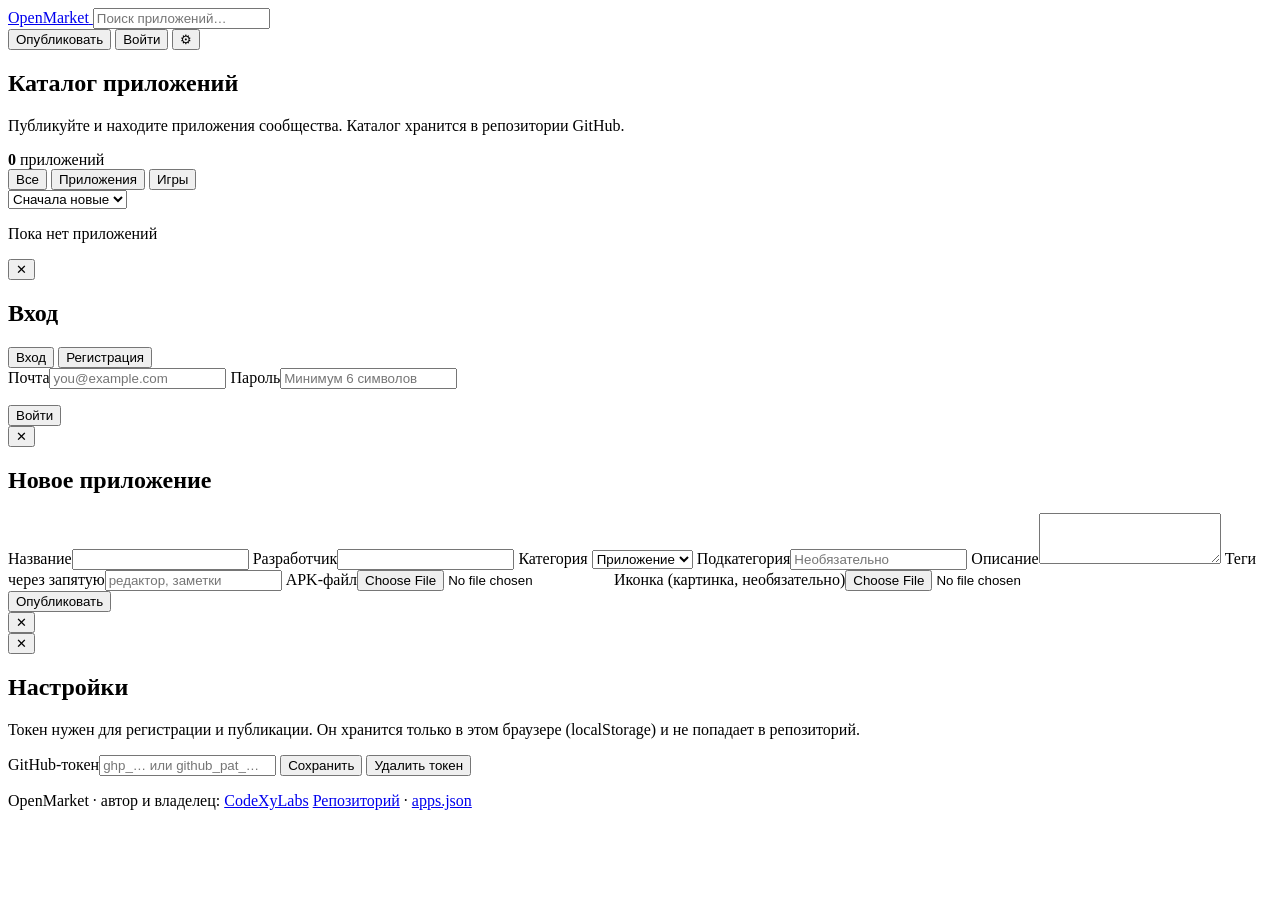
==== docs/index.html @ 672efbd3 "OpenMarket: ???? ? docs/index.html" ====
<!doctype html>
<html lang="ru">
<head>
  <meta charset="utf-8">
  <meta name="viewport" content="width=device-width, initial-scale=1">
  <title>OpenMarket — каталог приложений</title>
  <link rel="stylesheet" href="styles.css">
</head>
<body>
<header class="topbar">
  <a class="brand" href="#">
    <span class="logo"></span>
    <span>OpenMarket</span>
  </a>
  <input id="search" class="search" type="search" placeholder="Поиск приложений…" autocomplete="off">
  <div class="actions">
    <button id="btnPublish" class="btn primary">Опубликовать</button>
    <button id="btnAuth" class="btn ghost">Войти</button>
    <button id="btnSettings" class="icon-btn" title="Настройки">⚙</button>
  </div>
</header>

<main>
  <section class="hero">
    <h1>Каталог приложений</h1>
    <p class="muted">Публикуйте и находите приложения сообщества. Каталог хранится в репозитории GitHub.</p>
    <div class="stats"><strong id="statApps">0</strong> приложений</div>
  </section>

  <section class="toolbar">
    <div id="filters" class="chips">
      <button class="chip active" data-cat="all">Все</button>
      <button class="chip" data-cat="app">Приложения</button>
      <button class="chip" data-cat="game">Игры</button>
    </div>
    <select id="sort" class="select">
      <option value="new">Сначала новые</option>
      <option value="name">По названию</option>
      <option value="size">По размеру</option>
    </select>
  </section>

  <section id="grid" class="grid"></section>
  <p id="empty" class="muted center hidden">Пока нет приложений</p>
</main>

<div id="authModal" class="modal hidden">
  <div class="modal-card">
    <button class="close" data-close="authModal">✕</button>
    <h2 id="authTitle">Вход</h2>
    <div class="tabs">
      <button id="tabLogin" class="tab active">Вход</button>
      <button id="tabRegister" class="tab">Регистрация</button>
    </div>
    <form id="authForm" class="form">
      <label>Почта<input id="authEmail" type="email" required placeholder="you@example.com"></label>
      <label>Пароль<input id="authPassword" type="password" required minlength="6" placeholder="Минимум 6 символов"></label>
      <p id="authHint" class="muted small"></p>
      <button type="submit" class="btn primary wide" id="authSubmit">Войти</button>
    </form>
  </div>
</div>

<div id="publishModal" class="modal hidden">
  <div class="modal-card wide-card">
    <button class="close" data-close="publishModal">✕</button>
    <h2>Новое приложение</h2>
    <p id="publishHint" class="muted small"></p>
    <form id="publishForm" class="form grid-2">
      <label>Название<input id="appName" required maxlength="60"></label>
      <label>Разработчик<input id="appDeveloper" required maxlength="60"></label>
      <label>Категория
        <select id="appCategory">
          <option value="Приложение">Приложение</option>
          <option value="Игра">Игра</option>
        </select>
      </label>
      <label>Подкатегория<input id="appSubcategory" maxlength="40" placeholder="Необязательно"></label>
      <label class="span-2">Описание<textarea id="appDescription" rows="3" maxlength="600"></textarea></label>
      <label class="span-2">Теги через запятую<input id="appTags" placeholder="редактор, заметки"></label>
      <label class="span-2">APK-файл<input id="appApk" type="file" accept=".apk,application/vnd.android.package-archive" required></label>
      <label class="span-2">Иконка (картинка, необязательно)<input id="appIcon" type="file" accept="image/*"></label>
      <div class="span-2 progress hidden" id="publishProgress"><div class="bar" id="publishBar"></div></div>
      <button class="btn primary wide span-2" type="submit" id="publishSubmit">Опубликовать</button>
    </form>
  </div>
</div>

<div id="detailModal" class="modal hidden">
  <div class="modal-card wide-card">
    <button class="close" data-close="detailModal">✕</button>
    <div id="detailBody"></div>
  </div>
</div>

<div id="settingsModal" class="modal hidden">
  <div class="modal-card">
    <button class="close" data-close="settingsModal">✕</button>
    <h2>Настройки</h2>
    <p class="muted small">Токен нужен для регистрации и публикации. Он хранится только в этом браузере (localStorage) и не попадает в репозиторий.</p>
    <form id="settingsForm" class="form">
      <label>GitHub-токен<input id="settingsToken" type="password" placeholder="ghp_… или github_pat_…"></label>
      <button type="submit" class="btn primary wide">Сохранить</button>
      <button type="button" class="btn ghost wide" id="settingsClear">Удалить токен</button>
    </form>
    <p id="settingsStatus" class="muted small"></p>
  </div>
</div>

<footer class="footer">
  <div class="footer-inner">
    <span>OpenMarket · автор и владелец: <a href="https://github.com/CodeXyLabs" target="_blank" rel="noopener">CodeXyLabs</a></span>
    <span>
      <a href="https://github.com/CodeXyLabs/OpenMarket" target="_blank" rel="noopener">Репозиторий</a>
      · <a href="https://github.com/CodeXyLabs/OpenMarket/blob/main/apps.json" target="_blank" rel="noopener">apps.json</a>
    </span>
  </div>
</footer>

<div id="toast" class="toast hidden"></div>
<script src="app.js"></script>
</body>
</html>
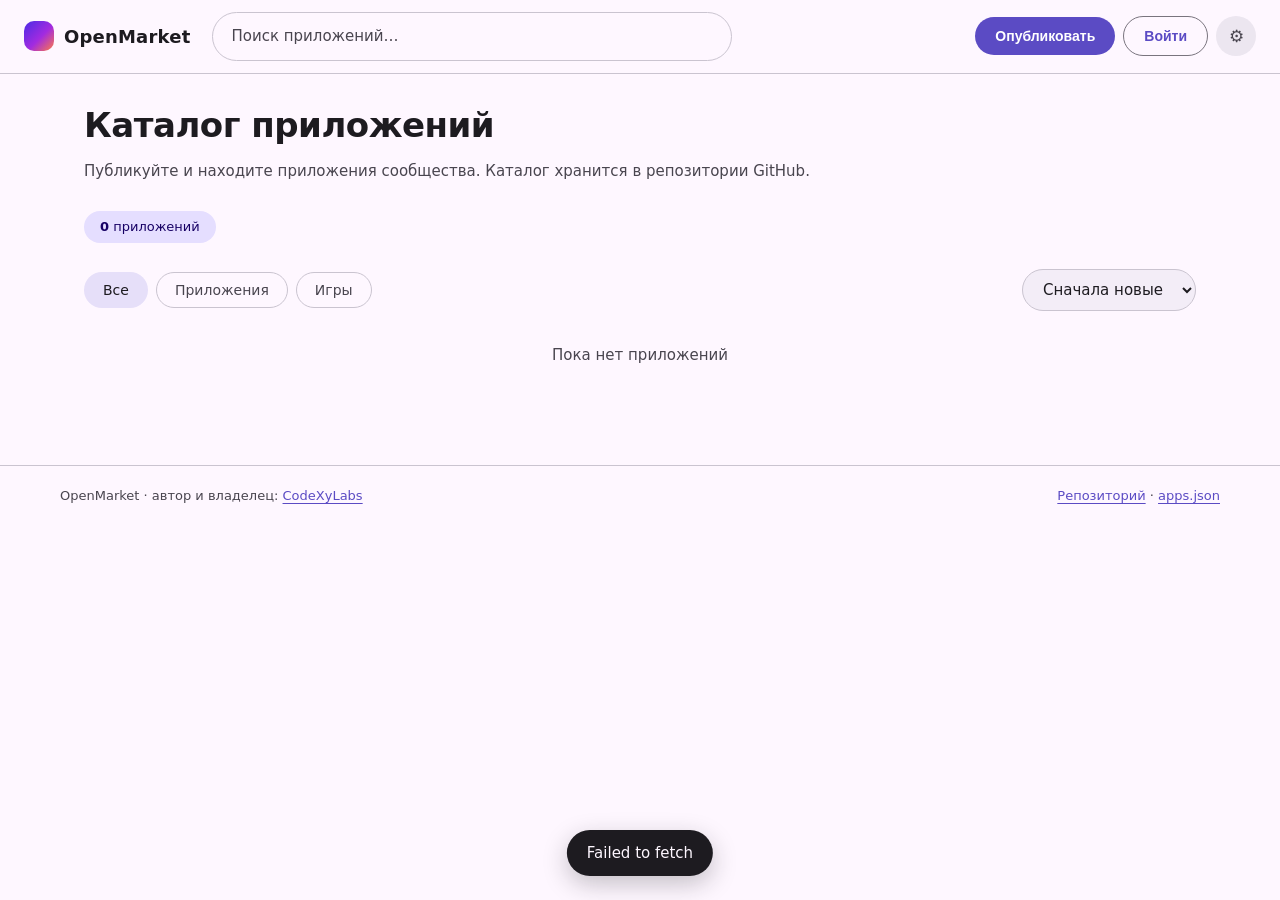
==== commit 969d8fc0: "OpenMarket: docs/index.html" ====
--- a/docs/index.html
+++ b/docs/index.html
@@ -118,6 +118,7 @@
 </footer>
 
 <div id="toast" class="toast hidden"></div>
+<script src="config.js"></script>
 <script src="app.js"></script>
 </body>
 </html>
--- a/docs/styles.css
+++ b/docs/styles.css
@@ -0,0 +1,422 @@
+:root {
+  /* Material 3 palette — same values as the app (colors.xml) */
+  --primary: #5b4bc4;
+  --on-primary: #ffffff;
+  --primary-container: #e5deff;
+  --on-primary-container: #170065;
+  --secondary-container: #e6dff9;
+  --tertiary: #9c4400;
+  --error: #b3261e;
+
+  --background: #fef7ff;
+  --on-background: #1d1b20;
+  --surface: #fef7ff;
+  --on-surface: #1d1b20;
+  --surface-variant: #e7e0ec;
+  --on-surface-variant: #49454f;
+  --surface-container-low: #f7f2fa;
+  --surface-container: #f3edf7;
+  --surface-container-high: #ece6f0;
+  --surface-container-highest: #e6e0e9;
+  --outline: #79747e;
+  --outline-variant: #cac4d0;
+
+  --brand-1: #4b2be6;
+  --brand-2: #a22be0;
+  --brand-3: #ff7a45;
+
+  --radius-card: 22px;
+  --radius-field: 12px;
+  --radius-chip: 999px;
+}
+
+* { box-sizing: border-box; }
+
+html, body {
+  margin: 0;
+  min-height: 100%;
+  background: var(--background);
+  color: var(--on-background);
+  font: 15px/1.5 "Segoe UI", Roboto, system-ui, -apple-system, sans-serif;
+}
+
+a { color: var(--primary); text-decoration: none; }
+
+/* Top app bar */
+.topbar {
+  position: sticky;
+  top: 0;
+  z-index: 20;
+  display: flex;
+  gap: 14px;
+  align-items: center;
+  padding: 12px 24px;
+  background: var(--surface);
+  border-bottom: 1px solid var(--outline-variant);
+}
+
+.brand {
+  display: flex;
+  align-items: center;
+  gap: 10px;
+  font-weight: 700;
+  font-size: 18px;
+  color: var(--on-surface);
+  letter-spacing: .2px;
+}
+
+.logo {
+  width: 30px;
+  height: 30px;
+  border-radius: 10px;
+  background: linear-gradient(135deg, var(--brand-1), var(--brand-2) 55%, var(--brand-3));
+}
+
+.search {
+  flex: 1;
+  max-width: 520px;
+  margin-left: 8px;
+  padding: 12px 18px;
+  border-radius: var(--radius-chip);
+  border: 1px solid var(--outline-variant);
+  background: var(--surface);
+  color: var(--on-surface);
+  outline: none;
+  font: inherit;
+  transition: border-color .15s, box-shadow .15s;
+}
+
+.search::placeholder { color: var(--on-surface-variant); }
+
+.search:focus {
+  border-color: var(--primary);
+  box-shadow: 0 0 0 3px rgba(91, 75, 196, .16);
+}
+
+.actions { display: flex; gap: 8px; margin-left: auto; align-items: center; }
+
+.btn {
+  border: 0;
+  border-radius: var(--radius-chip);
+  padding: 11px 20px;
+  font-weight: 600;
+  font-size: 14px;
+  cursor: pointer;
+  color: var(--on-primary);
+  background: var(--primary);
+  transition: filter .15s, background .15s;
+}
+
+.btn:hover { filter: brightness(1.05); }
+.btn:active { filter: brightness(.95); }
+.btn:disabled { opacity: .5; cursor: default; }
+
+.btn.primary { background: var(--primary); color: var(--on-primary); }
+
+.btn.ghost {
+  background: transparent;
+  border: 1px solid var(--outline);
+  color: var(--primary);
+}
+
+.btn.wide { width: 100%; }
+
+.icon-btn {
+  width: 40px;
+  height: 40px;
+  border-radius: 50%;
+  border: 0;
+  background: var(--surface-container-high);
+  color: var(--on-surface-variant);
+  cursor: pointer;
+  font-size: 17px;
+}
+
+.icon-btn:hover { background: var(--surface-container-highest); }
+
+main { max-width: 1160px; margin: 0 auto; padding: 28px 24px 40px; }
+
+.hero h1 {
+  font-size: 34px;
+  line-height: 1.15;
+  margin: 4px 0 8px;
+  letter-spacing: -.5px;
+  color: var(--on-surface);
+}
+
+.muted { color: var(--on-surface-variant); }
+.small { font-size: 13px; }
+.center { text-align: center; }
+.hidden { display: none !important; }
+
+.stats {
+  display: inline-block;
+  margin-top: 14px;
+  padding: 6px 16px;
+  border-radius: var(--radius-chip);
+  background: var(--primary-container);
+  color: var(--on-primary-container);
+  font-size: 13px;
+}
+
+.stats strong { color: inherit; }
+
+.toolbar {
+  display: flex;
+  gap: 12px;
+  align-items: center;
+  justify-content: space-between;
+  margin: 26px 0 18px;
+  flex-wrap: wrap;
+}
+
+.chips { display: flex; gap: 8px; flex-wrap: wrap; }
+
+.chip {
+  padding: 9px 18px;
+  border-radius: var(--radius-chip);
+  border: 1px solid var(--outline-variant);
+  background: transparent;
+  color: var(--on-surface-variant);
+  cursor: pointer;
+  font-size: 14px;
+  font-family: inherit;
+  transition: background .15s, color .15s, border-color .15s;
+}
+
+.chip:hover { background: var(--surface-container); }
+
+.chip.active {
+  background: var(--secondary-container);
+  color: var(--on-surface);
+  border-color: transparent;
+}
+
+.select {
+  padding: 10px 16px;
+  border-radius: var(--radius-chip);
+  background: var(--surface-container);
+  color: var(--on-surface);
+  border: 1px solid var(--outline-variant);
+  outline: none;
+  font: inherit;
+}
+
+/* Catalog */
+.grid {
+  display: grid;
+  grid-template-columns: repeat(auto-fill, minmax(290px, 1fr));
+  gap: 12px;
+}
+
+.card {
+  background: var(--surface-container);
+  border: 0;
+  border-radius: var(--radius-card);
+  padding: 14px;
+  display: flex;
+  gap: 14px;
+  cursor: pointer;
+  transition: transform .14s, background .14s;
+}
+
+.card:hover {
+  transform: translateY(-2px);
+  background: var(--surface-container-high);
+}
+
+.app-icon {
+  width: 56px;
+  height: 56px;
+  flex: 0 0 56px;
+  border-radius: 16px;
+  object-fit: cover;
+  background: linear-gradient(135deg, var(--brand-1), var(--brand-2));
+  display: flex;
+  align-items: center;
+  justify-content: center;
+  font-weight: 700;
+  font-size: 24px;
+  color: #fff;
+}
+
+.card-body { min-width: 0; }
+
+.card-title {
+  font-weight: 650;
+  font-size: 16px;
+  color: var(--on-surface);
+  white-space: nowrap;
+  overflow: hidden;
+  text-overflow: ellipsis;
+}
+
+.card-sub { color: var(--on-surface-variant); font-size: 13px; margin-top: 2px; }
+.card-meta { display: flex; gap: 6px; align-items: center; margin-top: 10px; flex-wrap: wrap; }
+
+.badge {
+  padding: 3px 10px;
+  border-radius: var(--radius-chip);
+  background: var(--surface-container-highest);
+  color: var(--on-surface-variant);
+  font-size: 12px;
+}
+
+.badge.green { background: #d8f3e6; color: #146c43; }
+
+/* Dialogs */
+.modal {
+  position: fixed;
+  inset: 0;
+  z-index: 50;
+  display: flex;
+  align-items: center;
+  justify-content: center;
+  padding: 20px;
+  background: rgba(29, 27, 32, .4);
+}
+
+.modal-card {
+  position: relative;
+  width: 100%;
+  max-width: 460px;
+  max-height: 88vh;
+  overflow: auto;
+  background: var(--surface-container-low);
+  border-radius: 28px;
+  padding: 24px;
+  box-shadow: 0 12px 32px rgba(29, 27, 32, .18);
+}
+
+.wide-card { max-width: 720px; }
+
+.modal-card h2 { margin: 0 0 4px; font-size: 22px; color: var(--on-surface); }
+
+.close {
+  position: absolute;
+  top: 14px;
+  right: 14px;
+  width: 34px;
+  height: 34px;
+  border-radius: 50%;
+  border: 0;
+  background: transparent;
+  color: var(--on-surface-variant);
+  cursor: pointer;
+  font-size: 16px;
+}
+
+.close:hover { background: var(--surface-container-highest); }
+
+.tabs { display: flex; gap: 6px; margin: 14px 0 18px; }
+
+.tab {
+  flex: 1;
+  padding: 10px;
+  border-radius: var(--radius-chip);
+  border: 1px solid var(--outline-variant);
+  background: transparent;
+  color: var(--on-surface-variant);
+  cursor: pointer;
+  font-weight: 600;
+  font-family: inherit;
+}
+
+.tab.active {
+  background: var(--primary-container);
+  color: var(--on-primary-container);
+  border-color: transparent;
+}
+
+.form { display: grid; gap: 14px; }
+
+.form label {
+  display: grid;
+  gap: 6px;
+  font-size: 13px;
+  color: var(--on-surface-variant);
+}
+
+.form input, .form textarea, .form select {
+  width: 100%;
+  padding: 13px 16px;
+  border-radius: var(--radius-field);
+  border: 1px solid var(--outline-variant);
+  background: var(--surface);
+  color: var(--on-surface);
+  outline: none;
+  font: inherit;
+}
+
+.form input:focus, .form textarea:focus, .form select:focus {
+  border-color: var(--primary);
+  box-shadow: 0 0 0 3px rgba(91, 75, 196, .16);
+}
+
+.form input[type="file"] { padding: 10px; }
+
+.grid-2 { grid-template-columns: 1fr 1fr; }
+.span-2 { grid-column: span 2; }
+
+.progress { height: 8px; border-radius: var(--radius-chip); background: var(--surface-container-highest); overflow: hidden; }
+
+.bar { height: 100%; width: 0; background: var(--primary); transition: width .2s; }
+
+.toast {
+  position: fixed;
+  left: 50%;
+  bottom: 24px;
+  transform: translateX(-50%);
+  background: var(--on-surface);
+  color: var(--surface);
+  padding: 12px 20px;
+  border-radius: var(--radius-chip);
+  z-index: 80;
+  box-shadow: 0 8px 24px rgba(29, 27, 32, .25);
+}
+
+.detail-head { display: flex; gap: 16px; align-items: center; }
+
+.detail-head .app-icon {
+  width: 72px;
+  height: 72px;
+  flex-basis: 72px;
+  font-size: 30px;
+  border-radius: 20px;
+}
+
+.detail-title { font-size: 22px; font-weight: 700; color: var(--on-surface); }
+
+.detail-actions { display: flex; gap: 10px; margin-top: 18px; flex-wrap: wrap; align-items: center; }
+
+.footer {
+  margin-top: 44px;
+  border-top: 1px solid var(--outline-variant);
+  padding: 20px 24px 32px;
+}
+
+.footer-inner {
+  max-width: 1160px;
+  margin: 0 auto;
+  display: flex;
+  gap: 16px;
+  justify-content: space-between;
+  flex-wrap: wrap;
+  color: var(--on-surface-variant);
+  font-size: 13px;
+}
+
+.footer a {
+  color: var(--primary);
+  text-decoration: underline;
+  text-underline-offset: 3px;
+}
+
+@media (max-width: 720px) {
+  .topbar { flex-wrap: wrap; padding: 12px 16px; }
+  .search { order: 3; flex-basis: 100%; margin: 0; max-width: none; }
+  .grid-2 { grid-template-columns: 1fr; }
+  .span-2 { grid-column: span 1; }
+  .hero h1 { font-size: 26px; }
+  main { padding: 20px 16px 32px; }
+}
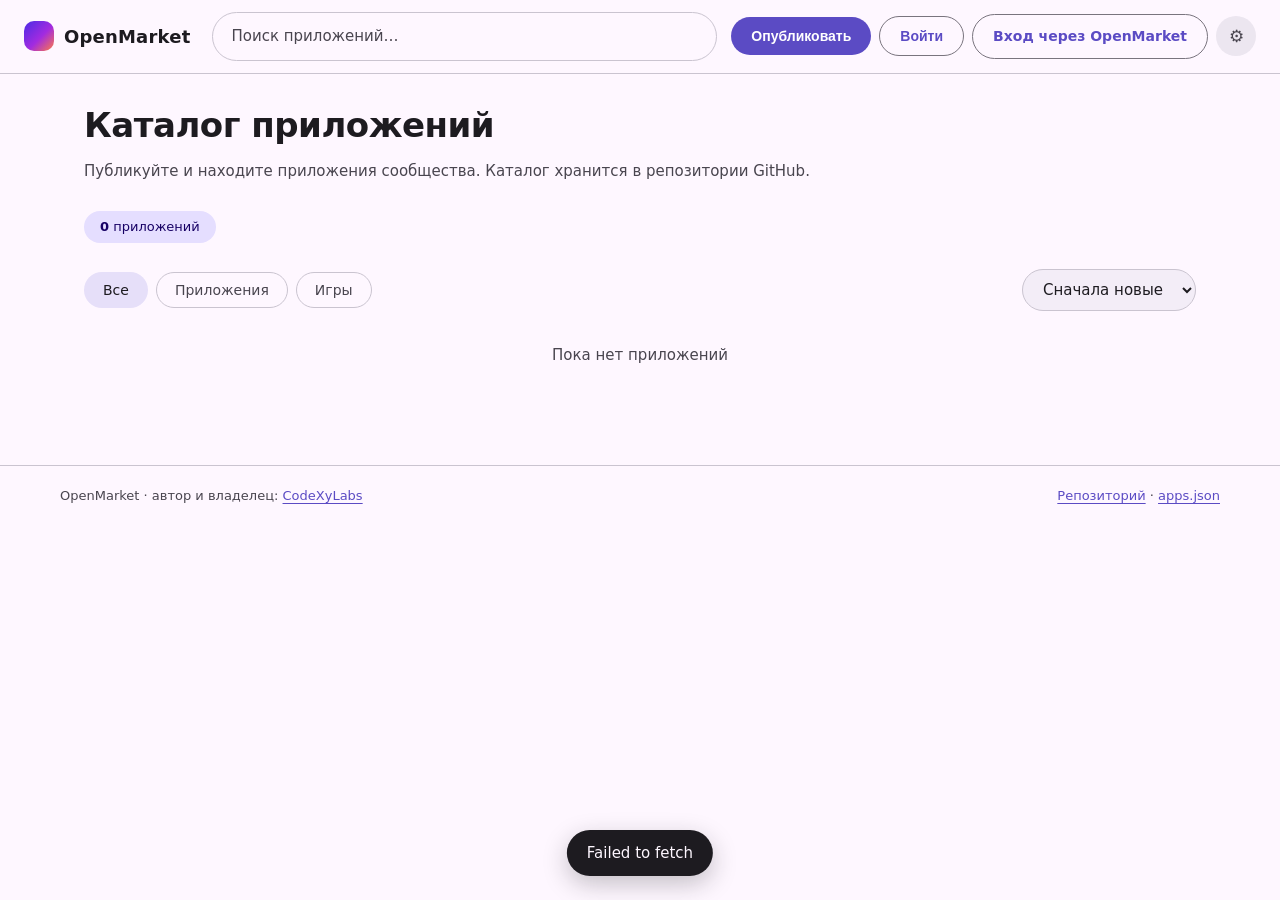
==== commit 9416de90: "feat: ссылка на вход через OpenMarket" ====
--- a/docs/index.html
+++ b/docs/index.html
@@ -16,6 +16,7 @@
   <div class="actions">
     <button id="btnPublish" class="btn primary">Опубликовать</button>
     <button id="btnAuth" class="btn ghost">Войти</button>
+    <a class="btn ghost" href="auth-demo.html">Вход через OpenMarket</a>
     <button id="btnSettings" class="icon-btn" title="Настройки">⚙</button>
   </div>
 </header>
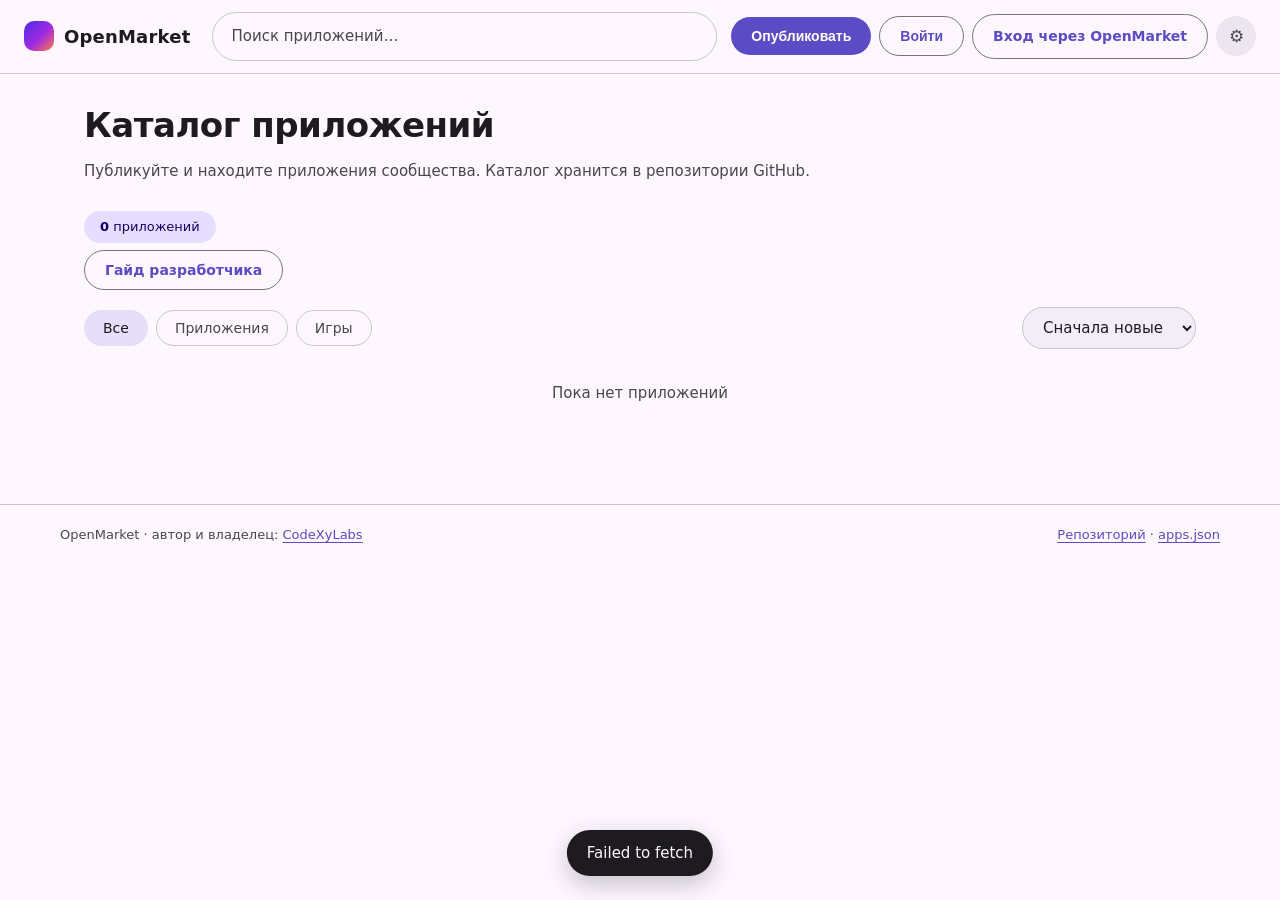
==== commit f0eb3056: "feat: ссылки на гайд разработчика" ====
--- a/docs/index.html
+++ b/docs/index.html
@@ -26,6 +26,7 @@
     <h1>Каталог приложений</h1>
     <p class="muted">Публикуйте и находите приложения сообщества. Каталог хранится в репозитории GitHub.</p>
     <div class="stats"><strong id="statApps">0</strong> приложений</div>
+    <div style="margin-top:16px"><a class="btn ghost" href="guide.html">Гайд разработчика</a></div>
   </section>
 
   <section class="toolbar">
@@ -67,6 +68,7 @@
     <button class="close" data-close="publishModal">✕</button>
     <h2>Новое приложение</h2>
     <p id="publishHint" class="muted small"></p>
+    <p class="muted small">Как заполнить карточку и не потерять подпись — <a href="guide.html">гайд разработчика</a>.</p>
     <form id="publishForm" class="form grid-2">
       <label>Название<input id="appName" required maxlength="60"></label>
       <label>Разработчик<input id="appDeveloper" required maxlength="60"></label>
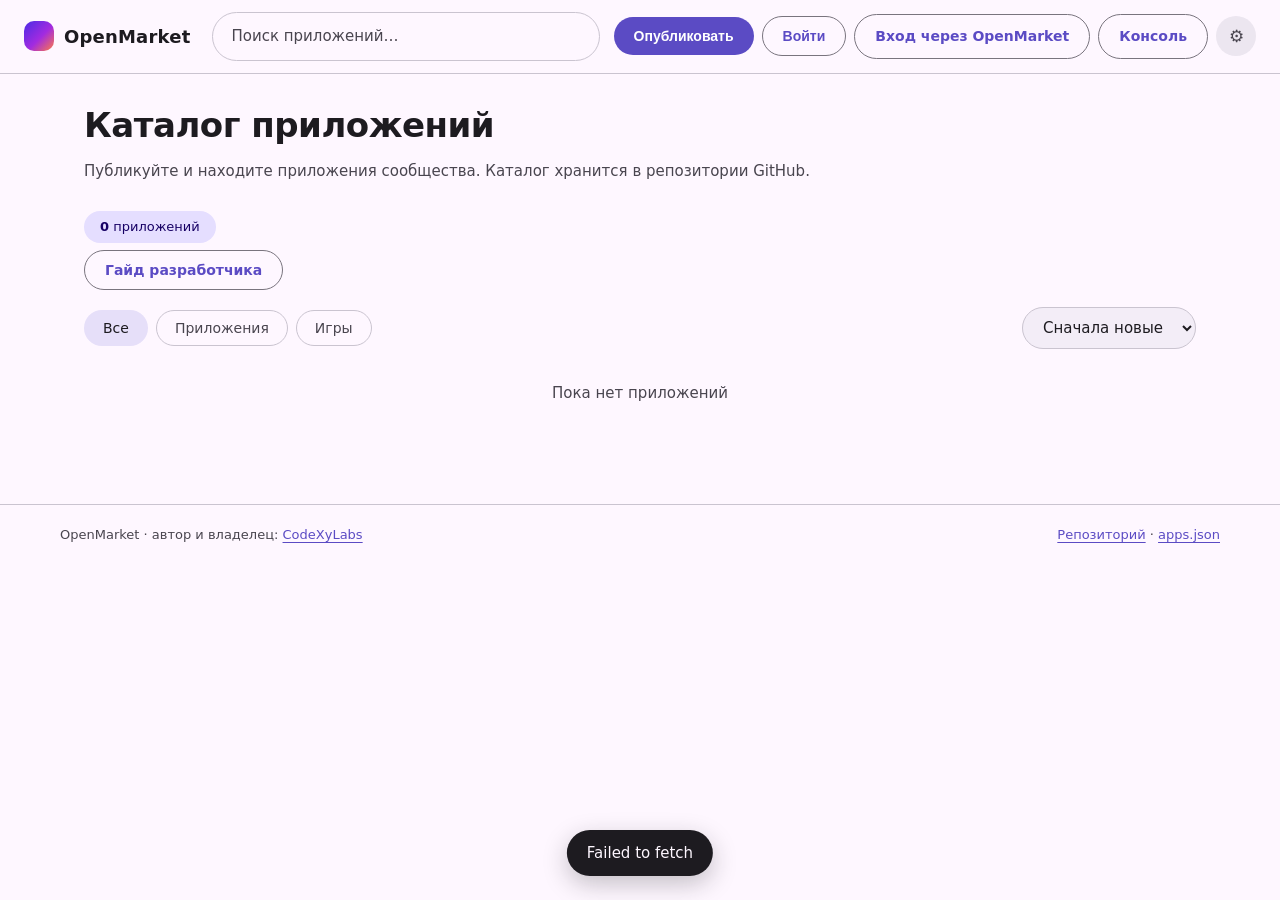
==== commit f356317c: "feat: ссылка на консоль" ====
--- a/docs/index.html
+++ b/docs/index.html
@@ -17,6 +17,7 @@
     <button id="btnPublish" class="btn primary">Опубликовать</button>
     <button id="btnAuth" class="btn ghost">Войти</button>
     <a class="btn ghost" href="auth-demo.html">Вход через OpenMarket</a>
+    <a class="btn ghost" href="console.html">Консоль</a>
     <button id="btnSettings" class="icon-btn" title="Настройки">⚙</button>
   </div>
 </header>
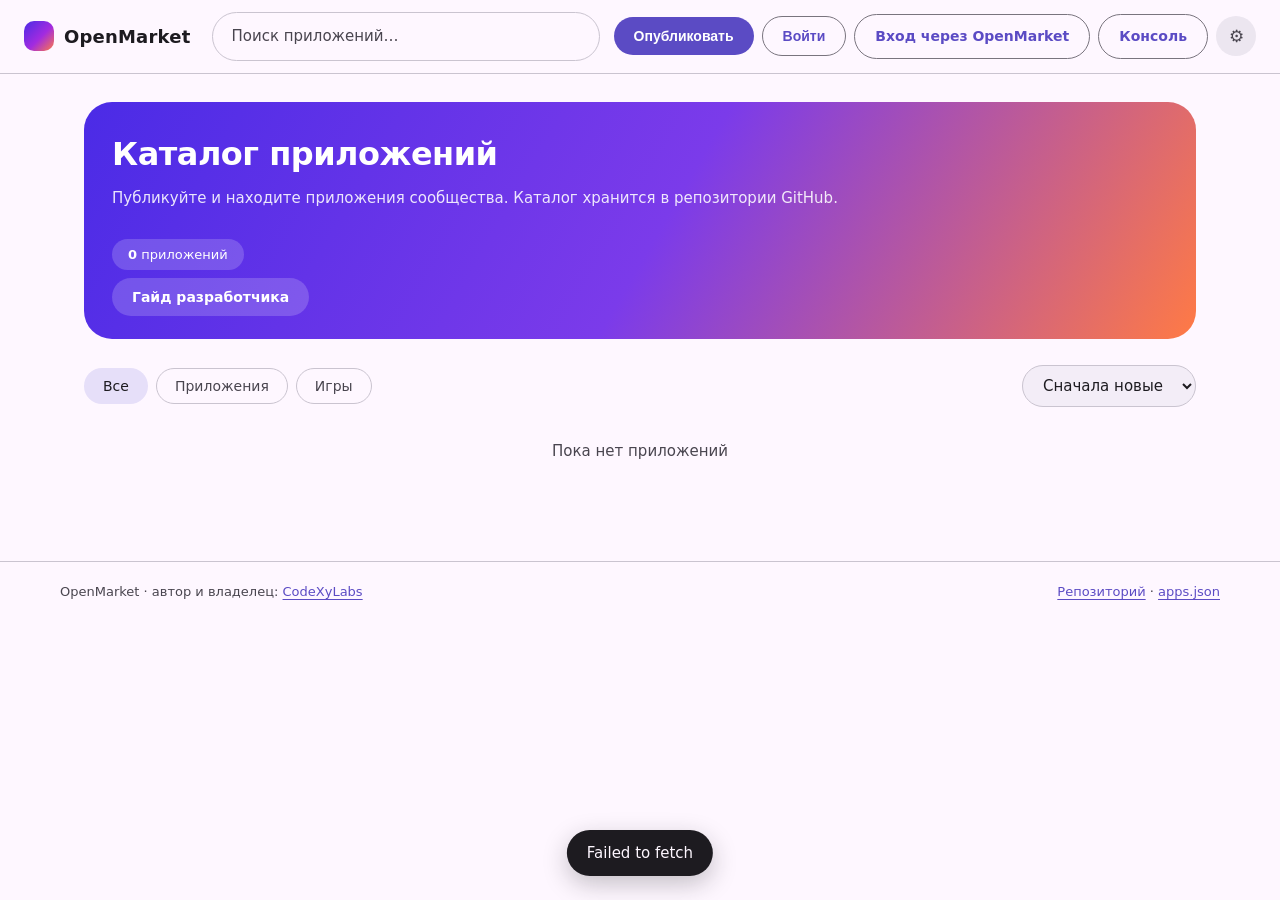
==== commit 57bf2339: "feat: подборки на главной" ====
--- a/docs/index.html
+++ b/docs/index.html
@@ -41,6 +41,13 @@
       <option value="name">По названию</option>
       <option value="size">По размеру</option>
     </select>
+  </section>
+
+  <section class="picks hidden" id="picks">
+    <div class="picks-head"><h2>Рекомендуем</h2><span class="muted small">Высокие оценки сообщества</span></div>
+    <div class="grid" id="pickTop"></div>
+    <div class="picks-head"><h2>Новинки</h2><span class="muted small">Недавно опубликованные</span></div>
+    <div class="grid" id="pickNew"></div>
   </section>
 
   <section id="grid" class="grid"></section>
--- a/docs/styles.css
+++ b/docs/styles.css
@@ -420,3 +420,21 @@
   .hero h1 { font-size: 26px; }
   main { padding: 20px 16px 32px; }
 }
+
+/* RuStore-like hero banner and catalog cards */
+.hero {
+  position: relative;
+  padding: 30px 28px;
+  border-radius: 28px;
+  background: linear-gradient(120deg, #4B2BE6 0%, #7B3BEA 52%, #FF7A45 100%);
+  color: #fff;
+  overflow: hidden;
+}
+.hero h1 { color: #fff; font-size: 32px; }
+.hero .muted { color: rgba(255, 255, 255, .88); }
+.hero .stats { background: rgba(255, 255, 255, .18); color: #fff; }
+.hero .btn.ghost { background: rgba(255, 255, 255, .18); color: #fff; border: 0; }
+.hero .btn.ghost:hover { background: rgba(255, 255, 255, .3); }
+.grid { gap: 14px; }
+.card { border-radius: 22px; padding: 16px; box-shadow: 0 6px 18px rgba(30, 20, 70, .06); }
+.card:hover { box-shadow: 0 14px 30px rgba(30, 20, 70, .12); transform: translateY(-3px); }
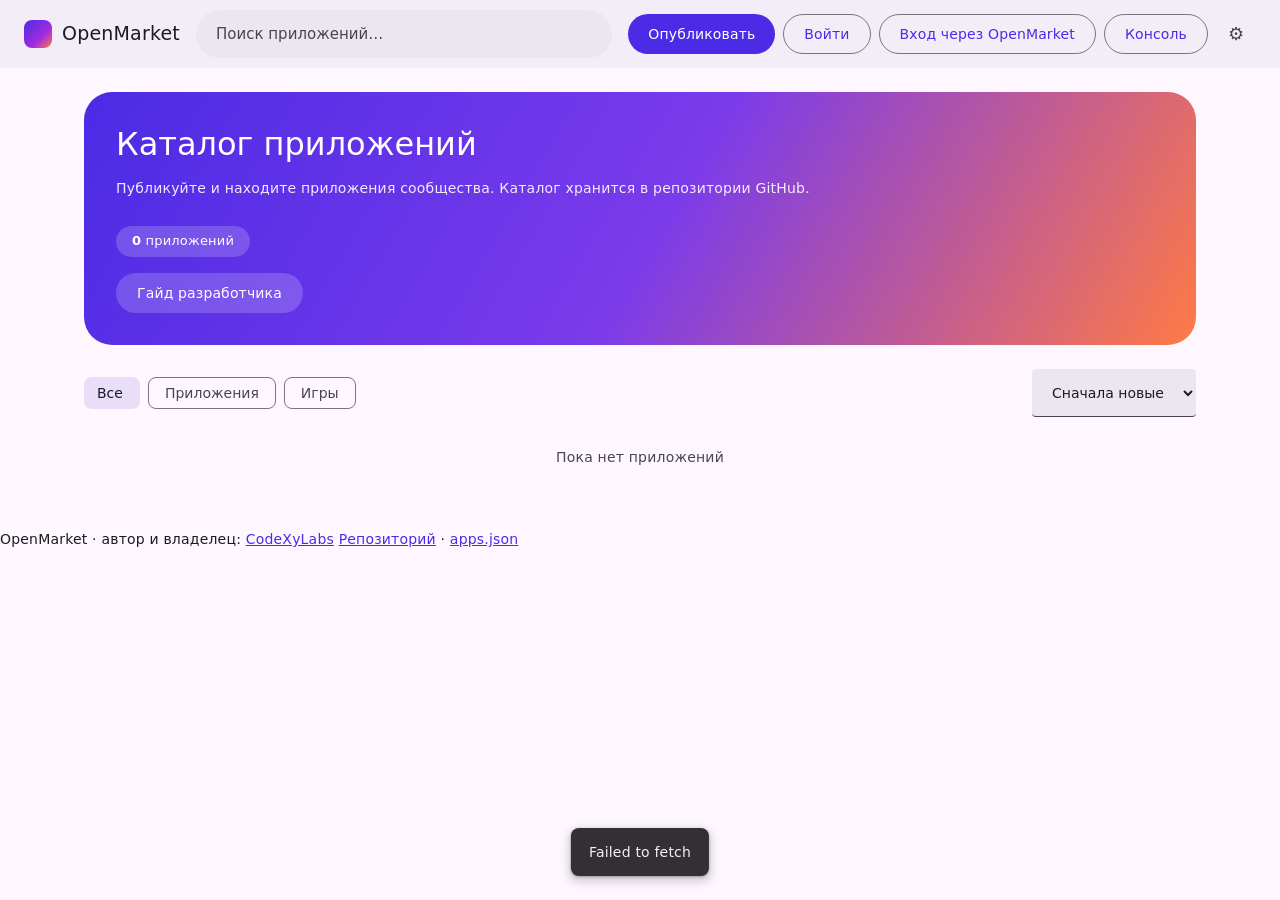
==== commit 06b3709d: "chore: meta, og, favicon" ====
--- a/docs/index.html
+++ b/docs/index.html
@@ -5,7 +5,15 @@
   <meta name="viewport" content="width=device-width, initial-scale=1">
   <title>OpenMarket — каталог приложений</title>
   <link rel="stylesheet" href="styles.css">
-</head>
+  <meta name="description" content="OpenMarket — открытый каталог Android-приложений и игр: публикация, отзывы, проверка APK и консоль разработчика.">
+  <meta name="theme-color" content="#4B2BE6">
+  <meta property="og:type" content="website">
+  <meta property="og:site_name" content="OpenMarket">
+  <meta property="og:title" content="OpenMarket — каталог приложений">
+  <meta property="og:description" content="Открытый каталог Android-приложений и игр с отзывами, проверкой APK и консолью разработчика.">
+  <meta property="og:image" content="favicon.svg">
+  <link rel="icon" href="favicon.svg" type="image/svg+xml">
+  <link rel="apple-touch-icon" href="favicon.svg"></head>
 <body>
 <header class="topbar">
   <a class="brand" href="#">
--- a/docs/styles.css
+++ b/docs/styles.css
@@ -1,208 +1,308 @@
+/* OpenMarket — Material 3 design system (web) */
+
 :root {
-  /* Material 3 palette — same values as the app (colors.xml) */
-  --primary: #5b4bc4;
-  --on-primary: #ffffff;
-  --primary-container: #e5deff;
-  --on-primary-container: #170065;
-  --secondary-container: #e6dff9;
-  --tertiary: #9c4400;
-  --error: #b3261e;
-
-  --background: #fef7ff;
-  --on-background: #1d1b20;
-  --surface: #fef7ff;
-  --on-surface: #1d1b20;
-  --surface-variant: #e7e0ec;
-  --on-surface-variant: #49454f;
-  --surface-container-low: #f7f2fa;
-  --surface-container: #f3edf7;
-  --surface-container-high: #ece6f0;
-  --surface-container-highest: #e6e0e9;
-  --outline: #79747e;
-  --outline-variant: #cac4d0;
-
-  --brand-1: #4b2be6;
-  --brand-2: #a22be0;
-  --brand-3: #ff7a45;
-
-  --radius-card: 22px;
-  --radius-field: 12px;
-  --radius-chip: 999px;
+  color-scheme: light;
+
+  --md-primary: #4B2BE6;
+  --md-on-primary: #FFFFFF;
+  --md-primary-container: #E5DEFF;
+  --md-on-primary-container: #17005E;
+  --md-secondary-container: #E8DEF8;
+  --md-on-secondary-container: #1D192B;
+
+  --md-surface: #FEF7FF;
+  --md-surface-container-low: #F7F2FA;
+  --md-surface-container: #F3EDF7;
+  --md-surface-container-high: #ECE6F0;
+  --md-surface-container-highest: #E6E0E9;
+  --md-surface-variant: #E7E0EC;
+  --md-on-surface: #1D1B20;
+  --md-on-surface-variant: #49454F;
+  --md-inverse-surface: #322F35;
+  --md-inverse-on-surface: #F5EFF7;
+  --md-outline: #79747E;
+  --md-outline-variant: #CAC4D0;
+  --md-error: #B3261E;
+  --md-error-container: #F9DEDC;
+  --md-on-error-container: #410E0B;
+  --md-success-container: #D7F5DF;
+  --md-on-success-container: #0B4A1F;
+
+  --md-elevation-1: 0 1px 2px rgba(0, 0, 0, .3), 0 1px 3px 1px rgba(0, 0, 0, .15);
+  --md-elevation-2: 0 1px 2px rgba(0, 0, 0, .3), 0 2px 6px 2px rgba(0, 0, 0, .15);
+  --md-elevation-3: 0 4px 8px 3px rgba(0, 0, 0, .15), 0 1px 3px rgba(0, 0, 0, .3);
+
+  --md-shape-xs: 4px;
+  --md-shape-sm: 8px;
+  --md-shape-md: 12px;
+  --md-shape-lg: 16px;
+  --md-shape-xl: 28px;
+  --md-shape-full: 999px;
+
+  --radius-chip: var(--md-shape-sm);
+  --radius-card: var(--md-shape-lg);
+  --brand-1: #4B2BE6;
+  --brand-2: #A22BE0;
+  --brand-3: #FF7A45;
+}
+
+@media (prefers-color-scheme: dark) {
+  :root {
+    color-scheme: dark;
+    --md-primary: #CBBEFF;
+    --md-on-primary: #2C0A80;
+    --md-primary-container: #3F2A9E;
+    --md-on-primary-container: #E7DEFF;
+    --md-secondary-container: #4A4458;
+    --md-on-secondary-container: #E8DEF8;
+    --md-surface: #141218;
+    --md-surface-container-low: #1D1B20;
+    --md-surface-container: #211F26;
+    --md-surface-container-high: #2B2930;
+    --md-surface-container-highest: #36343B;
+    --md-surface-variant: #49454F;
+    --md-on-surface: #E6E0E9;
+    --md-on-surface-variant: #CAC4D0;
+    --md-inverse-surface: #E6E0E9;
+    --md-inverse-on-surface: #322F35;
+    --md-outline: #938F99;
+    --md-outline-variant: #49454F;
+    --md-error: #F2B8B5;
+    --md-error-container: #8C1D18;
+    --md-on-error-container: #F9DEDC;
+    --md-success-container: #1F3D28;
+    --md-on-success-container: #B7F0C4;
+  }
 }
 
 * { box-sizing: border-box; }
 
-html, body {
+html { -webkit-text-size-adjust: 100%; }
+
+body {
   margin: 0;
-  min-height: 100%;
-  background: var(--background);
-  color: var(--on-background);
-  font: 15px/1.5 "Segoe UI", Roboto, system-ui, -apple-system, sans-serif;
-}
-
-a { color: var(--primary); text-decoration: none; }
-
-/* Top app bar */
+  background: var(--md-surface);
+  color: var(--md-on-surface);
+  font-family: "Roboto", system-ui, -apple-system, "Segoe UI", sans-serif;
+  font-size: 14px;
+  line-height: 1.45;
+  letter-spacing: .014em;
+  -webkit-font-smoothing: antialiased;
+}
+
+h1, h2, h3, h4 { font-weight: 500; margin: 0; }
+h1 { font-size: 28px; line-height: 36px; letter-spacing: 0; }
+h2 { font-size: 22px; line-height: 28px; }
+h3 { font-size: 16px; line-height: 24px; letter-spacing: .009em; }
+
+a { color: var(--md-primary); }
+
+:focus-visible { outline: 3px solid var(--md-primary); outline-offset: 2px; border-radius: var(--md-shape-sm); }
+
+/* ---------- top app bar ---------- */
+
 .topbar {
   position: sticky;
   top: 0;
-  z-index: 20;
+  z-index: 40;
   display: flex;
-  gap: 14px;
-  align-items: center;
-  padding: 12px 24px;
-  background: var(--surface);
-  border-bottom: 1px solid var(--outline-variant);
+  align-items: center;
+  gap: 16px;
+  padding: 10px 24px;
+  min-height: 64px;
+  background: var(--md-surface-container);
+  color: var(--md-on-surface);
+  flex-wrap: wrap;
 }
 
 .brand {
-  display: flex;
+  display: inline-flex;
   align-items: center;
   gap: 10px;
-  font-weight: 700;
-  font-size: 18px;
-  color: var(--on-surface);
-  letter-spacing: .2px;
+  font-size: 19px;
+  font-weight: 500;
+  color: var(--md-on-surface);
+  text-decoration: none;
+  white-space: nowrap;
 }
 
 .logo {
-  width: 30px;
-  height: 30px;
-  border-radius: 10px;
-  background: linear-gradient(135deg, var(--brand-1), var(--brand-2) 55%, var(--brand-3));
+  width: 28px;
+  height: 28px;
+  border-radius: var(--md-shape-sm);
+  background: linear-gradient(135deg, var(--brand-1), var(--brand-2) 62%, var(--brand-3));
 }
 
 .search {
-  flex: 1;
-  max-width: 520px;
-  margin-left: 8px;
-  padding: 12px 18px;
-  border-radius: var(--radius-chip);
-  border: 1px solid var(--outline-variant);
-  background: var(--surface);
-  color: var(--on-surface);
-  outline: none;
+  flex: 1 1 240px;
+  min-width: 180px;
+  height: 48px;
+  padding: 0 20px;
+  border: 0;
+  border-radius: var(--md-shape-full);
+  background: var(--md-surface-container-high);
+  color: var(--md-on-surface);
   font: inherit;
-  transition: border-color .15s, box-shadow .15s;
-}
-
-.search::placeholder { color: var(--on-surface-variant); }
-
-.search:focus {
-  border-color: var(--primary);
-  box-shadow: 0 0 0 3px rgba(91, 75, 196, .16);
-}
-
-.actions { display: flex; gap: 8px; margin-left: auto; align-items: center; }
+  font-size: 15px;
+}
+
+.search::placeholder { color: var(--md-on-surface-variant); }
+
+.search:focus-visible { outline: 2px solid var(--md-primary); outline-offset: 0; }
+
+.actions { display: flex; gap: 8px; align-items: center; flex-wrap: wrap; margin-left: auto; }
+
+/* ---------- buttons ---------- */
 
 .btn {
-  border: 0;
-  border-radius: var(--radius-chip);
-  padding: 11px 20px;
-  font-weight: 600;
+  display: inline-flex;
+  align-items: center;
+  justify-content: center;
+  gap: 8px;
+  min-height: 40px;
+  padding: 0 20px;
+  border: 0;
+  border-radius: var(--md-shape-full);
+  background: transparent;
+  color: var(--md-primary);
+  font: inherit;
   font-size: 14px;
+  font-weight: 500;
+  letter-spacing: .01em;
+  text-decoration: none;
   cursor: pointer;
-  color: var(--on-primary);
-  background: var(--primary);
-  transition: filter .15s, background .15s;
-}
-
-.btn:hover { filter: brightness(1.05); }
-.btn:active { filter: brightness(.95); }
-.btn:disabled { opacity: .5; cursor: default; }
-
-.btn.primary { background: var(--primary); color: var(--on-primary); }
+  white-space: nowrap;
+  transition: background .15s, box-shadow .15s;
+}
+
+.btn:hover { background: color-mix(in srgb, var(--md-primary) 10%, transparent); }
+
+.btn.primary {
+  background: var(--md-primary);
+  color: var(--md-on-primary);
+}
+
+.btn.primary:hover { box-shadow: var(--md-elevation-1); background: color-mix(in srgb, var(--md-primary) 92%, #fff); }
 
 .btn.ghost {
+  border: 1px solid var(--md-outline);
+  color: var(--md-primary);
   background: transparent;
-  border: 1px solid var(--outline);
-  color: var(--primary);
-}
+}
+
+.btn.ghost:hover { background: color-mix(in srgb, var(--md-primary) 8%, transparent); }
 
 .btn.wide { width: 100%; }
+
+.btn[disabled] { opacity: .38; cursor: default; box-shadow: none; }
 
 .icon-btn {
   width: 40px;
   height: 40px;
-  border-radius: 50%;
-  border: 0;
-  background: var(--surface-container-high);
-  color: var(--on-surface-variant);
+  display: inline-flex;
+  align-items: center;
+  justify-content: center;
+  border: 0;
+  border-radius: var(--md-shape-full);
+  background: transparent;
+  color: var(--md-on-surface-variant);
+  font-size: 18px;
   cursor: pointer;
-  font-size: 17px;
-}
-
-.icon-btn:hover { background: var(--surface-container-highest); }
-
-main { max-width: 1160px; margin: 0 auto; padding: 28px 24px 40px; }
-
-.hero h1 {
-  font-size: 34px;
-  line-height: 1.15;
-  margin: 4px 0 8px;
-  letter-spacing: -.5px;
-  color: var(--on-surface);
-}
-
-.muted { color: var(--on-surface-variant); }
-.small { font-size: 13px; }
+}
+
+.icon-btn:hover { background: color-mix(in srgb, var(--md-on-surface) 8%, transparent); }
+
+/* ---------- layout ---------- */
+
+main { max-width: 1160px; margin: 0 auto; padding: 24px 24px 48px; }
+
+.muted { color: var(--md-on-surface-variant); }
+.small { font-size: 12.5px; }
 .center { text-align: center; }
 .hidden { display: none !important; }
+
+/* ---------- hero banner ---------- */
+
+.hero {
+  position: relative;
+  padding: 32px;
+  border-radius: var(--md-shape-xl);
+  background: linear-gradient(120deg, var(--brand-1) 0%, #7B3BEA 52%, var(--brand-3) 100%);
+  color: #fff;
+  overflow: hidden;
+}
+
+.hero h1 { color: #fff; font-size: 32px; line-height: 40px; }
+.hero .muted { color: rgba(255, 255, 255, .9); }
+.hero .stats { background: rgba(255, 255, 255, .18); color: #fff; }
+.hero .btn.ghost { background: rgba(255, 255, 255, .18); color: #fff; border-color: transparent; }
+.hero .btn.ghost:hover { background: rgba(255, 255, 255, .3); }
 
 .stats {
   display: inline-block;
   margin-top: 14px;
   padding: 6px 16px;
-  border-radius: var(--radius-chip);
-  background: var(--primary-container);
-  color: var(--on-primary-container);
+  border-radius: var(--md-shape-full);
+  background: var(--md-primary-container);
+  color: var(--md-on-primary-container);
   font-size: 13px;
-}
-
-.stats strong { color: inherit; }
+  font-weight: 500;
+}
+
+/* ---------- filter chips ---------- */
 
 .toolbar {
   display: flex;
   gap: 12px;
   align-items: center;
   justify-content: space-between;
-  margin: 26px 0 18px;
+  margin: 24px 0 16px;
   flex-wrap: wrap;
 }
 
 .chips { display: flex; gap: 8px; flex-wrap: wrap; }
 
 .chip {
-  padding: 9px 18px;
-  border-radius: var(--radius-chip);
-  border: 1px solid var(--outline-variant);
+  height: 32px;
+  padding: 0 16px;
+  border-radius: var(--md-shape-sm);
+  border: 1px solid var(--md-outline);
   background: transparent;
-  color: var(--on-surface-variant);
+  color: var(--md-on-surface-variant);
+  font: inherit;
+  font-size: 14px;
+  font-weight: 500;
   cursor: pointer;
-  font-size: 14px;
-  font-family: inherit;
-  transition: background .15s, color .15s, border-color .15s;
-}
-
-.chip:hover { background: var(--surface-container); }
+}
+
+.chip:hover { background: color-mix(in srgb, var(--md-on-surface) 8%, transparent); }
 
 .chip.active {
-  background: var(--secondary-container);
-  color: var(--on-surface);
+  background: var(--md-secondary-container);
   border-color: transparent;
+  color: var(--md-on-secondary-container);
+  padding-left: 12px;
 }
 
 .select {
-  padding: 10px 16px;
-  border-radius: var(--radius-chip);
-  background: var(--surface-container);
-  color: var(--on-surface);
-  border: 1px solid var(--outline-variant);
-  outline: none;
+  height: 48px;
+  padding: 0 16px;
+  border-radius: var(--md-shape-xs);
+  background: var(--md-surface-container-high);
+  color: var(--md-on-surface);
+  border: 0;
+  border-bottom: 1px solid var(--md-on-surface-variant);
   font: inherit;
 }
 
-/* Catalog */
+/* ---------- collections ---------- */
+
+.picks { margin-bottom: 24px; }
+.picks-head { display: flex; align-items: baseline; justify-content: space-between; gap: 12px; margin: 20px 0 10px; }
+.picks-head h2 { font-size: 20px; }
+
+/* ---------- catalog cards ---------- */
+
 .grid {
   display: grid;
   grid-template-columns: repeat(auto-fill, minmax(290px, 1fr));
@@ -210,32 +310,30 @@
 }
 
 .card {
-  background: var(--surface-container);
-  border: 0;
-  border-radius: var(--radius-card);
-  padding: 14px;
   display: flex;
   gap: 14px;
+  padding: 16px;
+  border: 0;
+  border-radius: var(--radius-card);
+  background: var(--md-surface-container-low);
+  box-shadow: var(--md-elevation-1);
   cursor: pointer;
-  transition: transform .14s, background .14s;
-}
-
-.card:hover {
-  transform: translateY(-2px);
-  background: var(--surface-container-high);
-}
+  transition: box-shadow .16s, transform .16s;
+}
+
+.card:hover { box-shadow: var(--md-elevation-2); transform: translateY(-2px); }
 
 .app-icon {
   width: 56px;
   height: 56px;
   flex: 0 0 56px;
-  border-radius: 16px;
+  border-radius: var(--md-shape-md);
   object-fit: cover;
   background: linear-gradient(135deg, var(--brand-1), var(--brand-2));
   display: flex;
   align-items: center;
   justify-content: center;
-  font-weight: 700;
+  font-weight: 500;
   font-size: 24px;
   color: #fff;
 }
@@ -243,198 +341,342 @@
 .card-body { min-width: 0; }
 
 .card-title {
-  font-weight: 650;
   font-size: 16px;
-  color: var(--on-surface);
+  font-weight: 500;
+  color: var(--md-on-surface);
   white-space: nowrap;
   overflow: hidden;
   text-overflow: ellipsis;
 }
 
-.card-sub { color: var(--on-surface-variant); font-size: 13px; margin-top: 2px; }
+.card-sub { color: var(--md-on-surface-variant); font-size: 13px; margin-top: 2px; }
 .card-meta { display: flex; gap: 6px; align-items: center; margin-top: 10px; flex-wrap: wrap; }
 
 .badge {
-  padding: 3px 10px;
-  border-radius: var(--radius-chip);
-  background: var(--surface-container-highest);
-  color: var(--on-surface-variant);
+  padding: 3px 8px;
+  border-radius: var(--md-shape-sm);
+  background: var(--md-surface-container-highest);
+  color: var(--md-on-surface-variant);
   font-size: 12px;
-}
-
-.badge.green { background: #d8f3e6; color: #146c43; }
-
-/* Dialogs */
+  font-weight: 500;
+}
+
+/* ---------- dialogs ---------- */
+
 .modal {
   position: fixed;
   inset: 0;
-  z-index: 50;
+  z-index: 60;
   display: flex;
   align-items: center;
   justify-content: center;
   padding: 20px;
-  background: rgba(29, 27, 32, .4);
+  background: rgba(0, 0, 0, .32);
 }
 
 .modal-card {
   position: relative;
   width: 100%;
-  max-width: 460px;
-  max-height: 88vh;
-  overflow: auto;
-  background: var(--surface-container-low);
-  border-radius: 28px;
+  max-width: 420px;
+  max-height: 90vh;
+  overflow-y: auto;
   padding: 24px;
-  box-shadow: 0 12px 32px rgba(29, 27, 32, .18);
-}
-
-.wide-card { max-width: 720px; }
-
-.modal-card h2 { margin: 0 0 4px; font-size: 22px; color: var(--on-surface); }
+  border-radius: var(--md-shape-xl);
+  background: var(--md-surface-container-high);
+  color: var(--md-on-surface);
+  box-shadow: var(--md-elevation-3);
+}
+
+.modal-card.wide-card { max-width: 640px; }
+
+.modal-card h2 { font-size: 22px; margin-bottom: 16px; }
 
 .close {
   position: absolute;
-  top: 14px;
-  right: 14px;
-  width: 34px;
-  height: 34px;
-  border-radius: 50%;
-  border: 0;
+  top: 12px;
+  right: 12px;
+  width: 40px;
+  height: 40px;
+  border: 0;
+  border-radius: var(--md-shape-full);
   background: transparent;
-  color: var(--on-surface-variant);
+  color: var(--md-on-surface-variant);
+  font-size: 16px;
   cursor: pointer;
-  font-size: 16px;
-}
-
-.close:hover { background: var(--surface-container-highest); }
-
-.tabs { display: flex; gap: 6px; margin: 14px 0 18px; }
+}
+
+.close:hover { background: color-mix(in srgb, var(--md-on-surface) 8%, transparent); }
+
+.form { display: grid; gap: 16px; }
+
+.form label {
+  display: block;
+  font-size: 12.5px;
+  color: var(--md-on-surface-variant);
+}
+
+.form input,
+.form select,
+.form textarea {
+  display: block;
+  width: 100%;
+  margin-top: 6px;
+  padding: 14px 16px;
+  border: 0;
+  border-radius: var(--md-shape-xs);
+  border-bottom: 1px solid var(--md-on-surface-variant);
+  background: var(--md-surface-container-highest);
+  color: var(--md-on-surface);
+  font: inherit;
+  font-size: 15px;
+  resize: vertical;
+}
+
+.form input:focus-visible,
+.form select:focus-visible,
+.form textarea:focus-visible { outline: 2px solid var(--md-primary); outline-offset: 0; border-radius: var(--md-shape-xs) var(--md-shape-xs) 0 0; }
 
 .tab {
-  flex: 1;
-  padding: 10px;
-  border-radius: var(--radius-chip);
-  border: 1px solid var(--outline-variant);
+  border: 0;
   background: transparent;
-  color: var(--on-surface-variant);
+  padding: 12px 16px;
+  font: inherit;
+  font-size: 14px;
+  font-weight: 500;
+  color: var(--md-on-surface-variant);
+  border-bottom: 2px solid transparent;
   cursor: pointer;
-  font-weight: 600;
-  font-family: inherit;
-}
-
-.tab.active {
-  background: var(--primary-container);
-  color: var(--on-primary-container);
-  border-color: transparent;
-}
-
-.form { display: grid; gap: 14px; }
-
-.form label {
-  display: grid;
-  gap: 6px;
-  font-size: 13px;
-  color: var(--on-surface-variant);
-}
-
-.form input, .form textarea, .form select {
-  width: 100%;
-  padding: 13px 16px;
-  border-radius: var(--radius-field);
-  border: 1px solid var(--outline-variant);
-  background: var(--surface);
-  color: var(--on-surface);
-  outline: none;
-  font: inherit;
-}
-
-.form input:focus, .form textarea:focus, .form select:focus {
-  border-color: var(--primary);
-  box-shadow: 0 0 0 3px rgba(91, 75, 196, .16);
-}
-
-.form input[type="file"] { padding: 10px; }
+}
+
+.tab.active { color: var(--md-primary); border-bottom-color: var(--md-primary); }
 
 .grid-2 { grid-template-columns: 1fr 1fr; }
-.span-2 { grid-column: span 2; }
-
-.progress { height: 8px; border-radius: var(--radius-chip); background: var(--surface-container-highest); overflow: hidden; }
-
-.bar { height: 100%; width: 0; background: var(--primary); transition: width .2s; }
-
-.toast {
+.span-2 { grid-column: 1 / -1; }
+
+.progress { height: 4px; border-radius: var(--md-shape-full); background: var(--md-surface-container-highest); overflow: hidden; }
+.progress .bar { height: 100%; width: 0; background: var(--md-primary); transition: width .2s; }
+
+/* ---------- snackbar ---------- */
+
+#toast {
   position: fixed;
   left: 50%;
   bottom: 24px;
   transform: translateX(-50%);
-  background: var(--on-surface);
-  color: var(--surface);
-  padding: 12px 20px;
-  border-radius: var(--radius-chip);
   z-index: 80;
-  box-shadow: 0 8px 24px rgba(29, 27, 32, .25);
-}
-
-.detail-head { display: flex; gap: 16px; align-items: center; }
-
-.detail-head .app-icon {
-  width: 72px;
-  height: 72px;
-  flex-basis: 72px;
-  font-size: 30px;
-  border-radius: 20px;
-}
-
-.detail-title { font-size: 22px; font-weight: 700; color: var(--on-surface); }
-
-.detail-actions { display: flex; gap: 10px; margin-top: 18px; flex-wrap: wrap; align-items: center; }
-
-.footer {
-  margin-top: 44px;
-  border-top: 1px solid var(--outline-variant);
-  padding: 20px 24px 32px;
-}
-
-.footer-inner {
-  max-width: 1160px;
-  margin: 0 auto;
+  max-width: min(560px, calc(100vw - 32px));
+  padding: 14px 18px;
+  border-radius: var(--md-shape-sm);
+  background: var(--md-inverse-surface);
+  color: var(--md-inverse-on-surface);
+  box-shadow: var(--md-elevation-3);
+  font-size: 14px;
+}
+
+/* ---------- developer console ---------- */
+
+.console { display: grid; grid-template-columns: 240px 1fr; min-height: 100vh; align-items: start; }
+
+.side {
+  position: sticky;
+  top: 0;
+  height: 100vh;
+  overflow-y: auto;
+  padding: 16px 12px;
+  background: var(--md-surface-container-low);
+  border-right: 1px solid var(--md-outline-variant);
+}
+
+.side .brand { margin: 4px 12px 20px; }
+
+.nav-sep {
+  margin: 16px 12px 6px;
+  font-size: 11px;
+  letter-spacing: .08em;
+  text-transform: uppercase;
+  color: var(--md-on-surface-variant);
+}
+
+.nav-item {
   display: flex;
-  gap: 16px;
-  justify-content: space-between;
-  flex-wrap: wrap;
-  color: var(--on-surface-variant);
+  align-items: center;
+  gap: 12px;
+  height: 48px;
+  padding: 0 16px;
+  border-radius: var(--md-shape-full);
+  font-size: 14px;
+  font-weight: 500;
+  color: var(--md-on-surface-variant);
+  text-decoration: none;
+  cursor: pointer;
+}
+
+.nav-item:hover { background: color-mix(in srgb, var(--md-on-surface) 8%, transparent); }
+
+.nav-item.active { background: var(--md-secondary-container); color: var(--md-on-secondary-container); }
+
+.main { padding: 24px 32px 48px; min-width: 0; }
+
+.topline { display: flex; align-items: center; justify-content: space-between; gap: 16px; flex-wrap: wrap; margin-bottom: 20px; }
+.topline h1 { font-size: 24px; }
+.topline .who { font-size: 13px; color: var(--md-on-surface-variant); }
+
+.cards { display: grid; grid-template-columns: repeat(auto-fit, minmax(190px, 1fr)); gap: 12px; margin-bottom: 20px; }
+
+.cards .card {
+  display: block;
+  padding: 18px;
+  border-radius: var(--md-shape-md);
+  background: var(--md-surface-container);
+  box-shadow: none;
+  cursor: default;
+  transform: none;
+}
+
+.cards .card:hover { box-shadow: none; transform: none; }
+
+.cards .label { font-size: 12.5px; color: var(--md-on-surface-variant); }
+.cards .value { font-size: 26px; font-weight: 500; margin-top: 6px; }
+
+.panel {
+  padding: 20px;
+  border-radius: var(--md-shape-lg);
+  background: var(--md-surface-container-low);
+  margin-bottom: 16px;
+}
+
+.panel h2 { font-size: 18px; margin-bottom: 14px; }
+
+.pill {
+  display: inline-block;
+  padding: 3px 10px;
+  border-radius: var(--md-shape-sm);
+  background: var(--md-surface-container-highest);
+  color: var(--md-on-surface-variant);
+  font-size: 12px;
+  font-weight: 500;
+}
+
+.pill.ok { background: var(--md-success-container); color: var(--md-on-success-container); }
+.pill.warn { background: var(--md-error-container); color: var(--md-on-error-container); }
+
+.review { padding: 14px 0; border-bottom: 1px solid var(--md-outline-variant); }
+.review:last-child { border-bottom: 0; }
+.review .head { display: flex; gap: 10px; align-items: baseline; flex-wrap: wrap; font-size: 13.5px; }
+.review .stars { color: #F2A20C; letter-spacing: 1px; }
+.review p { margin: 8px 0 0; font-size: 14px; line-height: 1.55; }
+.review .reply {
+  margin-top: 10px;
+  padding: 12px 14px;
+  border-radius: var(--md-shape-md);
+  background: var(--md-surface-container);
+  font-size: 13.5px;
+}
+
+.bars { display: flex; align-items: flex-end; gap: 8px; height: 150px; margin-top: 8px; }
+.bars div { flex: 1; min-height: 3px; border-radius: var(--md-shape-sm) var(--md-shape-sm) 2px 2px; background: var(--md-primary); opacity: .85; }
+
+.empty { padding: 24px 0; text-align: center; color: var(--md-on-surface-variant); font-size: 14px; }
+
+.section { display: none; }
+.section.active { display: block; }
+
+table { width: 100%; border-collapse: collapse; font-size: 14px; }
+th, td { text-align: left; padding: 12px 10px; border-bottom: 1px solid var(--md-outline-variant); vertical-align: middle; }
+th { font-size: 12px; font-weight: 500; color: var(--md-on-surface-variant); text-transform: uppercase; letter-spacing: .05em; }
+tr:last-child td { border-bottom: 0; }
+
+/* ---------- guide ---------- */
+
+.guide-wrap { max-width: 860px; margin: 24px auto 64px; padding: 0 24px; }
+
+.step {
+  padding: 20px 24px;
+  margin-bottom: 12px;
+  border-radius: var(--md-shape-lg);
+  background: var(--md-surface-container-low);
+}
+
+.step h2 { display: flex; align-items: center; gap: 12px; font-size: 17px; margin-bottom: 8px; }
+.step p { margin: 0; font-size: 14.5px; line-height: 1.6; color: var(--md-on-surface-variant); }
+
+.step-badge {
+  display: inline-flex;
+  align-items: center;
+  justify-content: center;
+  width: 28px;
+  height: 28px;
+  flex: 0 0 28px;
+  border-radius: var(--md-shape-full);
+  background: var(--md-primary-container);
+  color: var(--md-on-primary-container);
   font-size: 13px;
-}
-
-.footer a {
-  color: var(--primary);
-  text-decoration: underline;
-  text-underline-offset: 3px;
-}
-
-@media (max-width: 720px) {
-  .topbar { flex-wrap: wrap; padding: 12px 16px; }
-  .search { order: 3; flex-basis: 100%; margin: 0; max-width: none; }
+  font-weight: 500;
+}
+
+.guide-cta { display: flex; gap: 10px; flex-wrap: wrap; margin: 18px 0 24px; }
+
+.guide-tip {
+  margin-top: 20px;
+  padding: 16px 20px;
+  border-radius: var(--md-shape-md);
+  background: var(--md-surface-container);
+  font-size: 13.5px;
+  line-height: 1.6;
+  color: var(--md-on-surface-variant);
+}
+
+/* ---------- sign-in page ---------- */
+
+.auth-wrap { max-width: 720px; margin: 24px auto 64px; padding: 0 24px; }
+
+.auth-card {
+  padding: 28px;
+  border-radius: var(--md-shape-xl);
+  background: var(--md-surface-container-low);
+}
+
+.auth-card h1 { font-size: 26px; margin-bottom: 8px; }
+.auth-card h2 { font-size: 17px; margin: 26px 0 10px; }
+
+.auth-slot {
+  margin: 16px 0 4px;
+  padding: 16px;
+  border-radius: var(--md-shape-md);
+  background: var(--md-surface-container);
+}
+
+pre.snippet {
+  margin-top: 10px;
+  padding: 16px;
+  border-radius: var(--md-shape-md);
+  background: var(--md-inverse-surface);
+  color: var(--md-inverse-on-surface);
+  font-size: 12.5px;
+  line-height: 1.55;
+  overflow-x: auto;
+}
+
+code.inline {
+  padding: 1px 6px;
+  border-radius: var(--md-shape-xs);
+  background: var(--md-surface-container-high);
+  font-size: 13px;
+}
+
+/* ---------- responsive ---------- */
+
+@media (max-width: 840px) {
+  .console { grid-template-columns: 1fr; }
+  .side { position: static; height: auto; border-right: 0; border-bottom: 1px solid var(--md-outline-variant); }
+  .main { padding: 18px; }
   .grid-2 { grid-template-columns: 1fr; }
-  .span-2 { grid-column: span 1; }
-  .hero h1 { font-size: 26px; }
-  main { padding: 20px 16px 32px; }
-}
-
-/* RuStore-like hero banner and catalog cards */
-.hero {
-  position: relative;
-  padding: 30px 28px;
-  border-radius: 28px;
-  background: linear-gradient(120deg, #4B2BE6 0%, #7B3BEA 52%, #FF7A45 100%);
-  color: #fff;
-  overflow: hidden;
-}
-.hero h1 { color: #fff; font-size: 32px; }
-.hero .muted { color: rgba(255, 255, 255, .88); }
-.hero .stats { background: rgba(255, 255, 255, .18); color: #fff; }
-.hero .btn.ghost { background: rgba(255, 255, 255, .18); color: #fff; border: 0; }
-.hero .btn.ghost:hover { background: rgba(255, 255, 255, .3); }
-.grid { gap: 14px; }
-.card { border-radius: 22px; padding: 16px; box-shadow: 0 6px 18px rgba(30, 20, 70, .06); }
-.card:hover { box-shadow: 0 14px 30px rgba(30, 20, 70, .12); transform: translateY(-3px); }
+  .hero { padding: 24px; border-radius: var(--md-shape-lg); }
+  .hero h1 { font-size: 26px; line-height: 32px; }
+  main { padding: 16px 16px 40px; }
+}
+
+.auth-note { margin-top: 20px; font-size: 13px; line-height: 1.6; color: var(--md-on-surface-variant); }
+
+.console .main { max-width: none; margin: 0; padding: 24px 32px 48px; }
+@media (max-width: 840px) { .console .main { padding: 18px; } }
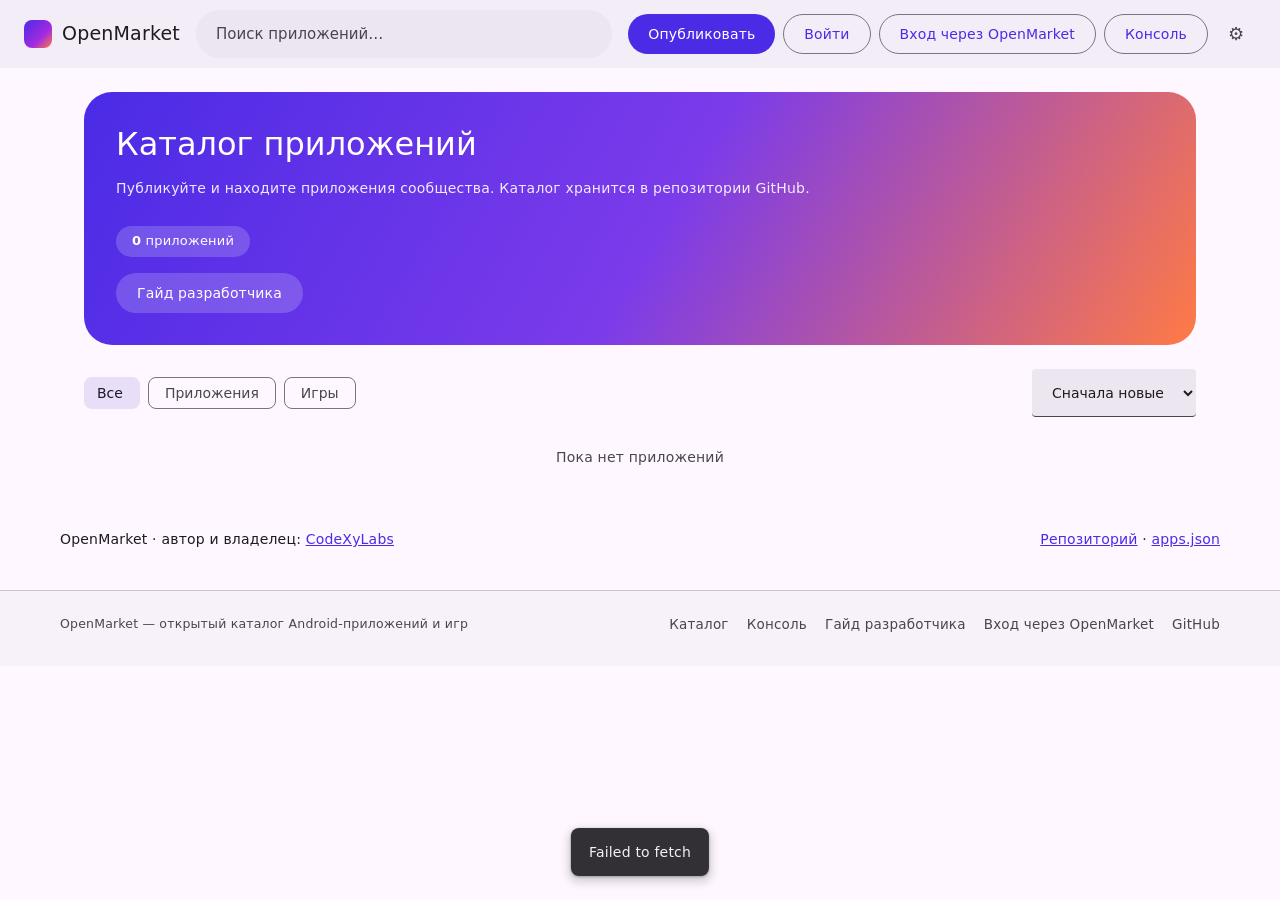
==== commit 1229a6dd: "feat: footer" ====
--- a/docs/index.html
+++ b/docs/index.html
@@ -139,5 +139,16 @@
 <div id="toast" class="toast hidden"></div>
 <script src="config.js"></script>
 <script src="app.js"></script>
-</body>
+<footer class="site-footer">
+  <div class="footer-inner">
+    <span class="muted small">OpenMarket — открытый каталог Android-приложений и игр</span>
+    <nav class="footer-links">
+      <a href="index.html">Каталог</a>
+      <a href="console.html">Консоль</a>
+      <a href="guide.html">Гайд разработчика</a>
+      <a href="auth-demo.html">Вход через OpenMarket</a>
+      <a href="https://github.com/CodeXyLabs/OpenMarket" target="_blank" rel="noopener">GitHub</a>
+    </nav>
+  </div>
+</footer></body>
 </html>
--- a/docs/styles.css
+++ b/docs/styles.css
@@ -680,3 +680,10 @@
 
 .console .main { max-width: none; margin: 0; padding: 24px 32px 48px; }
 @media (max-width: 840px) { .console .main { padding: 18px; } }
+
+/* footer */
+.site-footer { margin-top: 40px; padding: 24px 24px 32px; background: var(--md-surface-container-low); border-top: 1px solid var(--md-outline-variant); }
+.footer-inner { max-width: 1160px; margin: 0 auto; display: flex; gap: 16px; align-items: center; justify-content: space-between; flex-wrap: wrap; }
+.footer-links { display: flex; gap: 18px; flex-wrap: wrap; }
+.footer-links a { font-size: 13.5px; color: var(--md-on-surface-variant); text-decoration: none; }
+.footer-links a:hover { color: var(--md-primary); }
